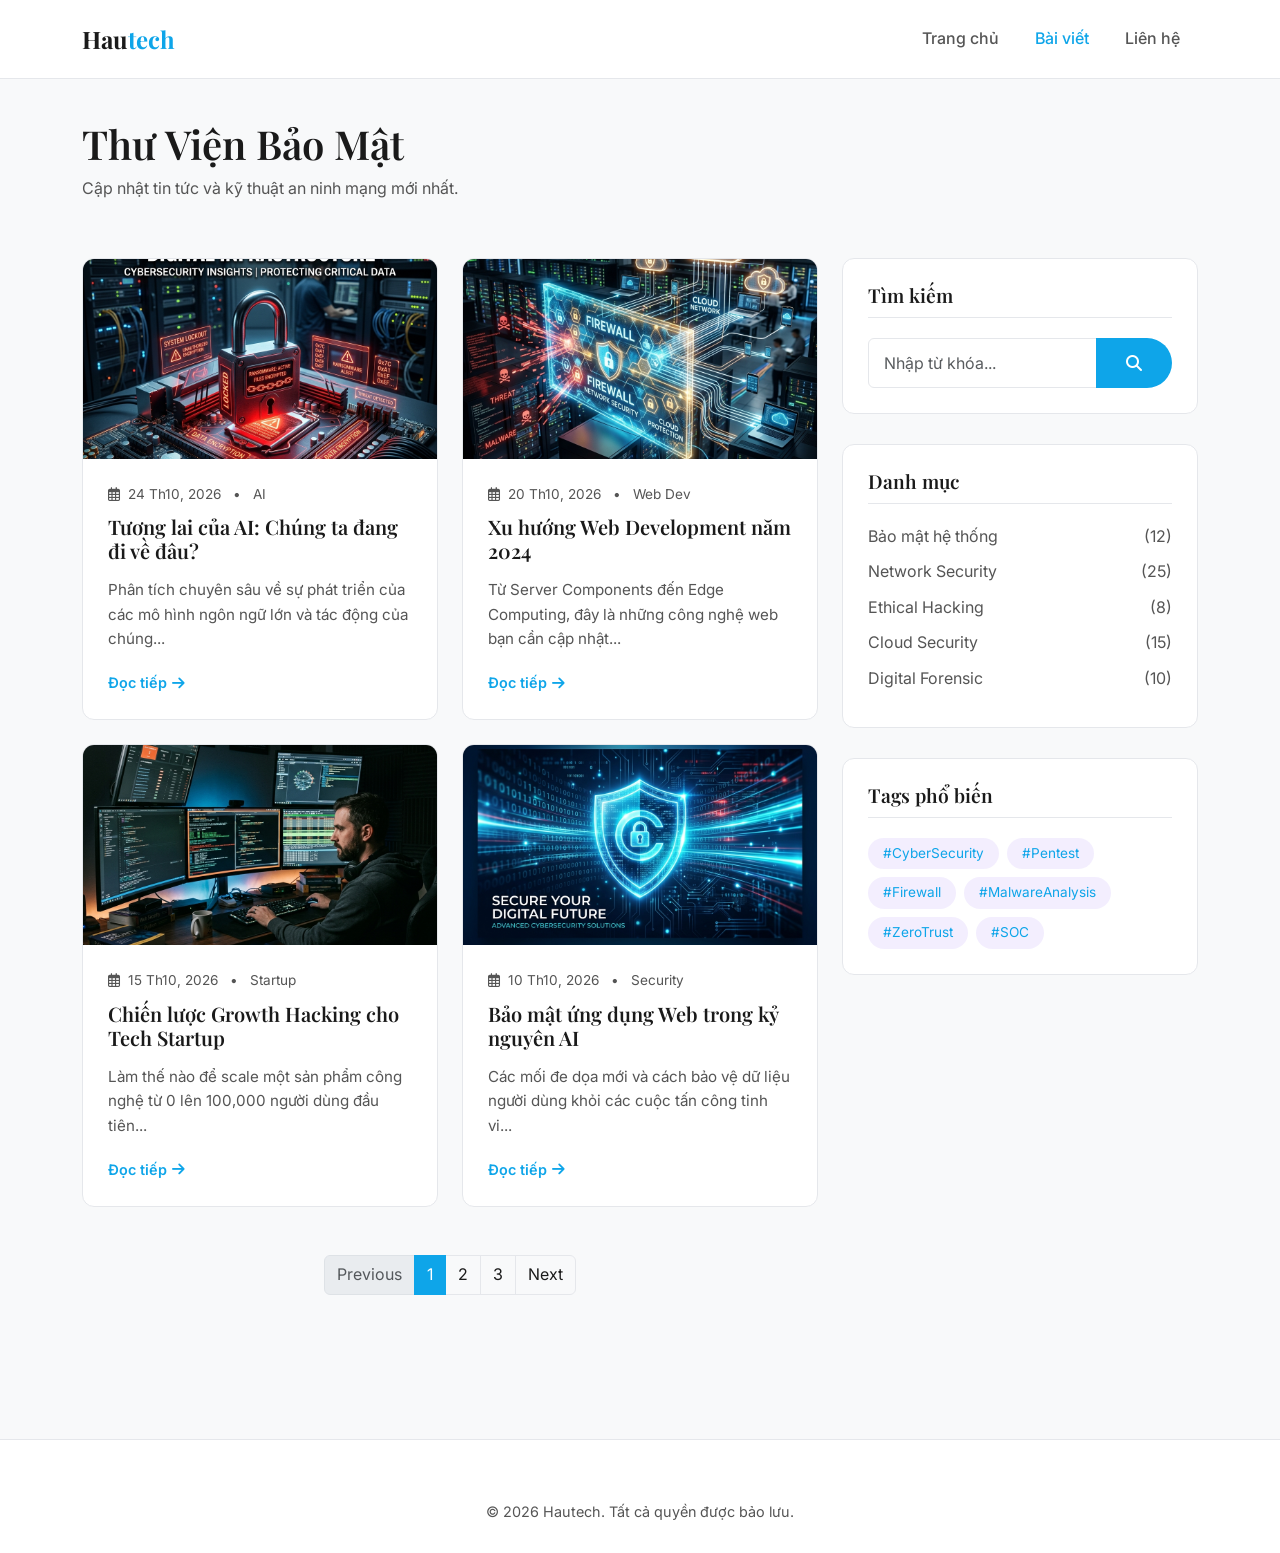
==== blog.html @ 4c94f42e "1111" ====
<!DOCTYPE html>
<html lang="vi">

<head>
    <meta charset="UTF-8">
    <meta name="viewport" content="width=device-width, initial-scale=1.0">
    <title>Bài Viết - Hautech</title>
    <meta name="description" content="Danh sách tất cả các bài viết về công nghệ, lập trình và AI từ Hautech.">

    <!-- Bootstrap 5 CSS -->
    <link href="https://cdn.jsdelivr.net/npm/bootstrap@5.3.0/dist/css/bootstrap.min.css" rel="stylesheet">
    <!-- FontAwesome -->
    <link rel="stylesheet" href="https://cdnjs.cloudflare.com/ajax/libs/font-awesome/6.4.0/css/all.min.css">
    <!-- AOS Animation -->
    <link href="https://unpkg.com/aos@2.3.1/dist/aos.css" rel="stylesheet">
    <!-- Custom CSS -->
    <link rel="stylesheet" href="css/style.css">
    <script src="https://cdn.pagesense.io/js/1portal438/5666e17cfe3a4a83b789338fb5883242.js"></script>
</head>

<body>

    <!-- Navigation -->
    <nav class="navbar navbar-expand-lg navbar-dark navbar-custom fixed-top">
        <div class="container">
            <a class="navbar-brand" href="index.html">Hau<span style="color: var(--accent-color)">tech</span></a>
            <button class="navbar-toggler" type="button" data-bs-toggle="collapse" data-bs-target="#navbarNav">
                <span class="navbar-toggler-icon"></span>
            </button>
            <div class="collapse navbar-collapse" id="navbarNav">
                <ul class="navbar-nav ms-auto">
                    <li class="nav-item">
                        <a class="nav-link" href="index.html">Trang chủ</a>
                    </li>
                    <li class="nav-item">
                        <a class="nav-link active" href="blog.html">Bài viết</a>
                    </li>
                    <li class="nav-item">
                        <a class="nav-link" href="contact.html">Liên hệ</a>
                    </li>
                </ul>
            </div>
        </div>
    </nav>

    <!-- Page Header -->
    <div class="container" style="padding-top: 120px; padding-bottom: 40px;">
        <h1 data-aos="fade-up">Thư Viện Bảo Mật</h1>
        <p style="color: var(--text-secondary)" data-aos="fade-up" data-aos-delay="100">Cập nhật tin tức và kỹ thuật an
            ninh mạng mới nhất.</p>
    </div>

    <!-- Blog Content -->
    <div class="container pb-5">
        <div class="row">
            <!-- Main Content (Grid) -->
            <div class="col-lg-8 mb-5 mb-lg-0">
                <div class="row g-4">
                    <!-- Post 1 -->
                    <div class="col-md-6" data-aos="fade-up">
                        <div class="post-card">
                            <img src="images/post-1.jpg" alt="AI Tương lai" class="post-card-img">
                            <div class="post-card-body">
                                <div class="post-meta">
                                    <span><i class="far fa-calendar-alt me-1"></i> 24 Th10, 2026</span>
                                    <span class="mx-2">•</span>
                                    <span>AI</span>
                                </div>
                                <h3 class="post-title"><a href="post-detail.html">Tương lai của AI: Chúng ta đang đi về
                                        đâu?</a></h3>
                                <p class="post-excerpt">Phân tích chuyên sâu về sự phát triển của các mô hình ngôn ngữ
                                    lớn và tác động của chúng...</p>
                                <a href="post-detail.html" class="read-more mt-auto"
                                    style="color: var(--accent-color)">Đọc tiếp <i class="fas fa-arrow-right"></i></a>
                            </div>
                        </div>
                    </div>

                    <!-- Post 2 -->
                    <div class="col-md-6" data-aos="fade-up" data-aos-delay="100">
                        <div class="post-card">
                            <img src="images/post-2.jpg" alt="Web Dev" class="post-card-img">
                            <div class="post-card-body">
                                <div class="post-meta">
                                    <span><i class="far fa-calendar-alt me-1"></i> 20 Th10, 2026</span>
                                    <span class="mx-2">•</span>
                                    <span>Web Dev</span>
                                </div>
                                <h3 class="post-title"><a href="#">Xu hướng Web Development năm 2024</a></h3>
                                <p class="post-excerpt">Từ Server Components đến Edge Computing, đây là những công nghệ
                                    web bạn cần cập nhật...</p>
                                <a href="#" class="read-more mt-auto" style="color: var(--accent-color)">Đọc tiếp <i
                                        class="fas fa-arrow-right"></i></a>
                            </div>
                        </div>
                    </div>

                    <!-- Post 3 -->
                    <div class="col-md-6" data-aos="fade-up">
                        <div class="post-card">
                            <img src="images/post-3.jpg" alt="Startup" class="post-card-img">
                            <div class="post-card-body">
                                <div class="post-meta">
                                    <span><i class="far fa-calendar-alt me-1"></i> 15 Th10, 2026</span>
                                    <span class="mx-2">•</span>
                                    <span>Startup</span>
                                </div>
                                <h3 class="post-title"><a href="#">Chiến lược Growth Hacking cho Tech Startup</a></h3>
                                <p class="post-excerpt">Làm thế nào để scale một sản phẩm công nghệ từ 0 lên 100,000
                                    người dùng đầu tiên...</p>
                                <a href="#" class="read-more mt-auto" style="color: var(--accent-color)">Đọc tiếp <i
                                        class="fas fa-arrow-right"></i></a>
                            </div>
                        </div>
                    </div>

                    <!-- Post 4 (Reusing images for demo) -->
                    <div class="col-md-6" data-aos="fade-up" data-aos-delay="100">
                        <div class="post-card">
                            <img src="images/hero-bg.jpg" alt="Cyber Security" class="post-card-img">
                            <div class="post-card-body">
                                <div class="post-meta">
                                    <span><i class="far fa-calendar-alt me-1"></i> 10 Th10, 2026</span>
                                    <span class="mx-2">•</span>
                                    <span>Security</span>
                                </div>
                                <h3 class="post-title"><a href="#">Bảo mật ứng dụng Web trong kỷ nguyên AI</a></h3>
                                <p class="post-excerpt">Các mối đe dọa mới và cách bảo vệ dữ liệu người dùng khỏi các
                                    cuộc tấn công tinh vi...</p>
                                <a href="#" class="read-more mt-auto" style="color: var(--accent-color)">Đọc tiếp <i
                                        class="fas fa-arrow-right"></i></a>
                            </div>
                        </div>
                    </div>
                </div>

                <!-- Pagination -->
                <nav class="mt-5" aria-label="Page navigation" data-aos="fade-up">
                    <ul class="pagination justify-content-center"
                        style="--bs-pagination-bg: transparent; --bs-pagination-border-color: var(--border-color); --bs-pagination-color: var(--text-primary); --bs-pagination-hover-bg: rgba(255,255,255,0.05); --bs-pagination-hover-color: var(--accent-color); --bs-pagination-active-bg: var(--accent-color); --bs-pagination-active-border-color: var(--accent-color);">
                        <li class="page-item disabled">
                            <a class="page-link" href="#" tabindex="-1" aria-disabled="true">Previous</a>
                        </li>
                        <li class="page-item active"><a class="page-link" href="#">1</a></li>
                        <li class="page-item"><a class="page-link" href="#">2</a></li>
                        <li class="page-item"><a class="page-link" href="#">3</a></li>
                        <li class="page-item">
                            <a class="page-link" href="#">Next</a>
                        </li>
                    </ul>
                </nav>
            </div>

            <!-- Sidebar -->
            <div class="col-lg-4" data-aos="fade-left">
                <!-- Search -->
                <div class="sidebar-widget">
                    <h3 class="widget-title">Tìm kiếm</h3>
                    <div class="input-group">
                        <input type="text" class="form-control" placeholder="Nhập từ khóa...">
                        <button class="btn btn-custom" type="button"><i class="fas fa-search"></i></button>
                    </div>
                </div>

                <!-- Categories -->
                <div class="sidebar-widget">
                    <h3 class="widget-title">Danh mục</h3>
                    <ul class="category-list">
                        <li><a href="#">Bảo mật hệ thống <span>(12)</span></a></li>
                        <li><a href="#">Network Security <span>(25)</span></a></li>
                        <li><a href="#">Ethical Hacking <span>(8)</span></a></li>
                        <li><a href="#">Cloud Security <span>(15)</span></a></li>
                        <li><a href="#">Digital Forensic <span>(10)</span></a></li>
                    </ul>
                </div>

                <!-- Popular Tags -->
                <div class="sidebar-widget">
                    <h3 class="widget-title">Tags phổ biến</h3>
                    <div class="d-flex flex-wrap gap-2">
                        <a href="#" class="tag-badge m-0">#CyberSecurity</a>
                        <a href="#" class="tag-badge m-0">#Pentest</a>
                        <a href="#" class="tag-badge m-0">#Firewall</a>
                        <a href="#" class="tag-badge m-0">#MalwareAnalysis</a>
                        <a href="#" class="tag-badge m-0">#ZeroTrust</a>
                        <a href="#" class="tag-badge m-0">#SOC</a>
                    </div>
                </div>
            </div>
        </div>
    </div>

    <!-- Footer -->
    <footer class="footer">
        <div class="container">
            <div class="copyright m-0" style="border: none; padding: 0;">
                &copy; 2026 Hautech. Tất cả quyền được bảo lưu.
            </div>
        </div>
    </footer>

    <!-- Bootstrap & Plugins JS -->
    <script src="https://cdn.jsdelivr.net/npm/bootstrap@5.3.0/dist/js/bootstrap.bundle.min.js"></script>
    <script src="https://unpkg.com/aos@2.3.1/dist/aos.js"></script>
    <script src="js/main.js"></script>
    <script>window.$zoho=window.$zoho || {};$zoho.salesiq=$zoho.salesiq||{ready:function(){}}</script><script id="zsiqscript" src="https://salesiq.zohopublic.com/widget?wc=siqfdf0fed7c1ba5e576fb7d922b1279618" defer></script>
   
</body>

</html>
---- css/style.css ----
@import url('https://fonts.googleapis.com/css2?family=Inter:wght@300;400;500;600;700&family=Playfair+Display:wght@500;600;700&display=swap');

:root {
    --bg-dark: #f8f9fa;
    --bg-card: #ffffff;
    --text-primary: #1a1a1a;
    --text-secondary: #555555;
    --accent-color: #0ea5e9; /* Cyber Blue */
    --accent-hover: #0284c7;
    --border-color: #e5e7eb;
}

body {
    font-family: 'Inter', sans-serif;
    background-color: var(--bg-dark);
    color: var(--text-primary);
    line-height: 1.6;
}

h1, h2, h3, h4, h5, h6 {
    font-family: 'Playfair Display', serif;
    color: var(--text-primary);
    font-weight: 600;
}

a {
    color: var(--accent-color);
    text-decoration: none;
    transition: color 0.3s ease;
}

a:hover {
    color: var(--accent-hover);
}

/* Custom Navbar */
.navbar-custom {
    background-color: rgba(255, 255, 255, 0.9) !important;
    backdrop-filter: blur(10px);
    border-bottom: 1px solid var(--border-color);
    padding: 15px 0;
}

.navbar-custom .navbar-brand {
    font-family: 'Playfair Display', serif;
    font-weight: 700;
    font-size: 1.5rem;
    color: var(--text-primary);
}

.navbar-custom .nav-link {
    color: var(--text-secondary);
    font-weight: 500;
    margin: 0 10px;
    transition: color 0.3s ease;
}

.navbar-custom .nav-link:hover,
.navbar-custom .nav-link.active {
    color: var(--accent-color);
}

.navbar-toggler {
    border-color: var(--border-color);
}

.navbar-toggler-icon {
    background-image: url("data:image/svg+xml,%3csvg xmlns='http://www.w3.org/2000/svg' viewBox='0 0 30 30'%3e%3cpath stroke='rgba%280, 0, 0, 0.5%29' stroke-linecap='round' stroke-miterlimit='10' stroke-width='2' d='M4 7h22M4 15h22M4 23h22'/%3e%3c/svg%3e");
}

/* Hero Section */
.hero-section {
    position: relative;
    padding: 120px 0 100px;
    background: url('../images/hero-bg.jpg') center/cover no-repeat;
    display: flex;
    align-items: center;
    min-height: 80vh;
}

.hero-overlay {
    position: absolute;
    top: 0;
    left: 0;
    width: 100%;
    height: 100%;
    background: linear-gradient(to right, rgba(255, 255, 255, 0.8), rgba(255, 255, 255, 0.4));
    z-index: 1;
}

.hero-content {
    position: relative;
    z-index: 2;
}

.hero-content h1 {
    font-size: 3.5rem;
    margin-bottom: 20px;
    background: -webkit-linear-gradient(45deg, #1a1a1a, var(--accent-color));
    -webkit-background-clip: text;
    -webkit-text-fill-color: transparent;
}

.hero-content p {
    font-size: 1.2rem;
    color: var(--text-secondary);
    margin-bottom: 30px;
}

.btn-custom {
    background-color: var(--accent-color);
    color: white;
    padding: 12px 30px;
    border-radius: 30px;
    font-weight: 500;
    border: none;
    transition: all 0.3s ease;
}

.btn-custom:hover {
    background-color: var(--accent-hover);
    color: white;
    transform: translateY(-2px);
    box-shadow: 0 5px 15px rgba(139, 92, 246, 0.4);
}

.btn-outline-custom {
    background-color: transparent;
    color: var(--text-primary);
    padding: 12px 30px;
    border-radius: 30px;
    font-weight: 500;
    border: 2px solid var(--border-color);
    transition: all 0.3s ease;
}

.btn-outline-custom:hover {
    border-color: var(--accent-color);
    color: var(--accent-color);
}

/* Post Cards */
.post-card {
    background-color: var(--bg-card);
    border-radius: 12px;
    overflow: hidden;
    border: 1px solid var(--border-color);
    transition: transform 0.3s ease, box-shadow 0.3s ease;
    height: 100%;
    display: flex;
    flex-direction: column;
}

.post-card:hover {
    transform: translateY(-10px);
    box-shadow: 0 15px 30px rgba(0, 0, 0, 0.1);
    border-color: var(--accent-color);
}

.post-card-img {
    height: 200px;
    object-fit: cover;
    width: 100%;
}

.post-card-body {
    padding: 25px;
    flex-grow: 1;
    display: flex;
    flex-direction: column;
}

.post-meta {
    font-size: 0.85rem;
    color: var(--text-secondary);
    margin-bottom: 10px;
}

.post-title {
    font-size: 1.25rem;
    margin-bottom: 15px;
}

.post-title a {
    color: var(--text-primary);
}

.post-title a:hover {
    color: var(--accent-color);
}

.post-excerpt {
    color: var(--text-secondary);
    font-size: 0.95rem;
    margin-bottom: 20px;
    flex-grow: 1;
}

.read-more {
    font-weight: 600;
    font-size: 0.9rem;
    display: flex;
    align-items: center;
}

.read-more i {
    margin-left: 5px;
    transition: margin-left 0.3s ease;
}

.read-more:hover i {
    margin-left: 10px;
}

/* Post Detail */
.post-header {
    padding: 100px 0 50px;
    text-align: center;
}

.post-header-meta {
    color: var(--text-secondary);
    margin-bottom: 20px;
}

.post-featured-image {
    width: 100%;
    max-height: 500px;
    object-fit: cover;
    border-radius: 12px;
    margin-bottom: 40px;
}

.post-content {
    font-size: 1.1rem;
    color: #444444;
}

.post-content h2 {
    margin-top: 40px;
    margin-bottom: 20px;
}

.post-content p {
    margin-bottom: 20px;
}

.post-tags {
    margin-top: 40px;
    padding-top: 20px;
    border-top: 1px solid var(--border-color);
}

.tag-badge {
    background-color: rgba(139, 92, 246, 0.1);
    color: var(--accent-color);
    padding: 5px 15px;
    border-radius: 20px;
    font-size: 0.85rem;
    margin-right: 10px;
    display: inline-block;
    transition: all 0.3s ease;
}

.tag-badge:hover {
    background-color: var(--accent-color);
    color: white;
}

/* Sidebar */
.sidebar-widget {
    background-color: var(--bg-card);
    padding: 25px;
    border-radius: 12px;
    border: 1px solid var(--border-color);
    margin-bottom: 30px;
}

.widget-title {
    font-size: 1.2rem;
    margin-bottom: 20px;
    padding-bottom: 10px;
    border-bottom: 1px solid var(--border-color);
}

.category-list {
    list-style: none;
    padding: 0;
    margin: 0;
}

.category-list li {
    margin-bottom: 10px;
}

.category-list a {
    color: var(--text-secondary);
    display: flex;
    justify-content: space-between;
}

.category-list a:hover {
    color: var(--accent-color);
}

/* Contact Form */
.form-control {
    background-color: #ffffff;
    border: 1px solid var(--border-color);
    color: var(--text-primary);
    padding: 12px 15px;
}

.form-control:focus {
    background-color: #ffffff;
    border-color: var(--accent-color);
    color: var(--text-primary);
    box-shadow: 0 0 0 0.25rem rgba(99, 102, 241, 0.1);
}

/* Footer */
.footer {
    background-color: var(--bg-card);
    border-top: 1px solid var(--border-color);
    padding: 60px 0 30px;
    margin-top: 80px;
}

.footer-logo {
    font-family: 'Playfair Display', serif;
    font-weight: 700;
    font-size: 1.5rem;
    color: var(--text-primary);
    margin-bottom: 20px;
    display: inline-block;
}

.footer-text {
    color: var(--text-secondary);
    margin-bottom: 20px;
}

.social-links a {
    display: inline-flex;
    align-items: center;
    justify-content: center;
    width: 40px;
    height: 40px;
    border-radius: 50%;
    background-color: #f1f5f9;
    color: var(--text-secondary);
    margin-right: 10px;
    transition: all 0.3s ease;
}

.social-links a:hover {
    background-color: var(--accent-color);
    color: white;
}

.footer-links {
    list-style: none;
    padding: 0;
}

.footer-links li {
    margin-bottom: 10px;
}

.footer-links a {
    color: var(--text-secondary);
}

.footer-links a:hover {
    color: var(--accent-color);
}

.copyright {
    border-top: 1px solid var(--border-color);
    padding-top: 20px;
    margin-top: 40px;
    text-align: center;
    color: var(--text-secondary);
    font-size: 0.9rem;
}

/* Custom Scrollbar */
::-webkit-scrollbar {
    width: 10px;
}

::-webkit-scrollbar-track {
    background: var(--bg-dark);
}

::-webkit-scrollbar-thumb {
    background: #cbd5e1;
    border-radius: 5px;
}

::-webkit-scrollbar-thumb:hover {
    background: var(--accent-color);
}
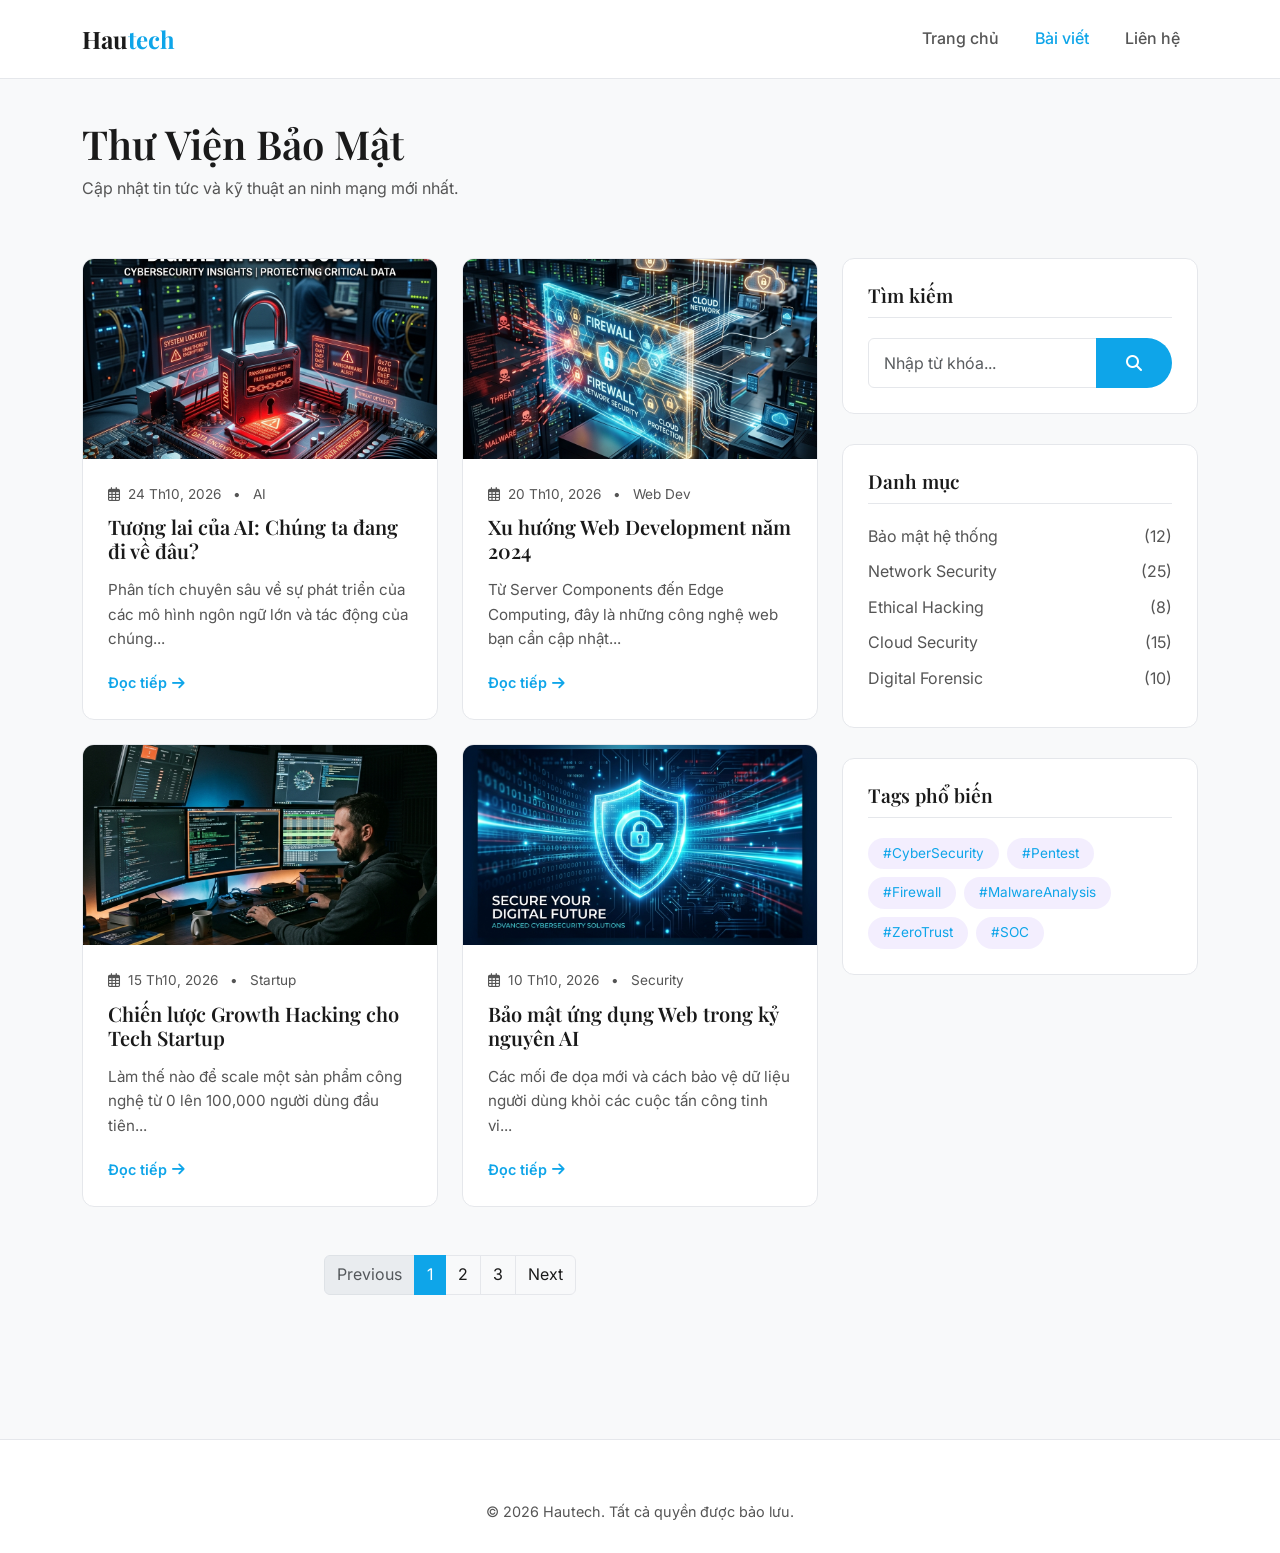
==== commit d7c6d046: "1" ====
--- a/blog.html
+++ b/blog.html
@@ -203,7 +203,7 @@
     <script src="https://cdn.jsdelivr.net/npm/bootstrap@5.3.0/dist/js/bootstrap.bundle.min.js"></script>
     <script src="https://unpkg.com/aos@2.3.1/dist/aos.js"></script>
     <script src="js/main.js"></script>
-    <script>window.$zoho=window.$zoho || {};$zoho.salesiq=$zoho.salesiq||{ready:function(){}}</script><script id="zsiqscript" src="https://salesiq.zohopublic.com/widget?wc=siqfdf0fed7c1ba5e576fb7d922b1279618" defer></script>
+    <script>window.$zoho=window.$zoho || {};$zoho.salesiq=$zoho.salesiq||{ready:function(){}}</script><script id="zsiqscript" src="https://salesiq.zohopublic.com/widget?wc=siq3ad0842fdba1f19a0d55e87348f396fb" defer></script>
    
 </body>
 
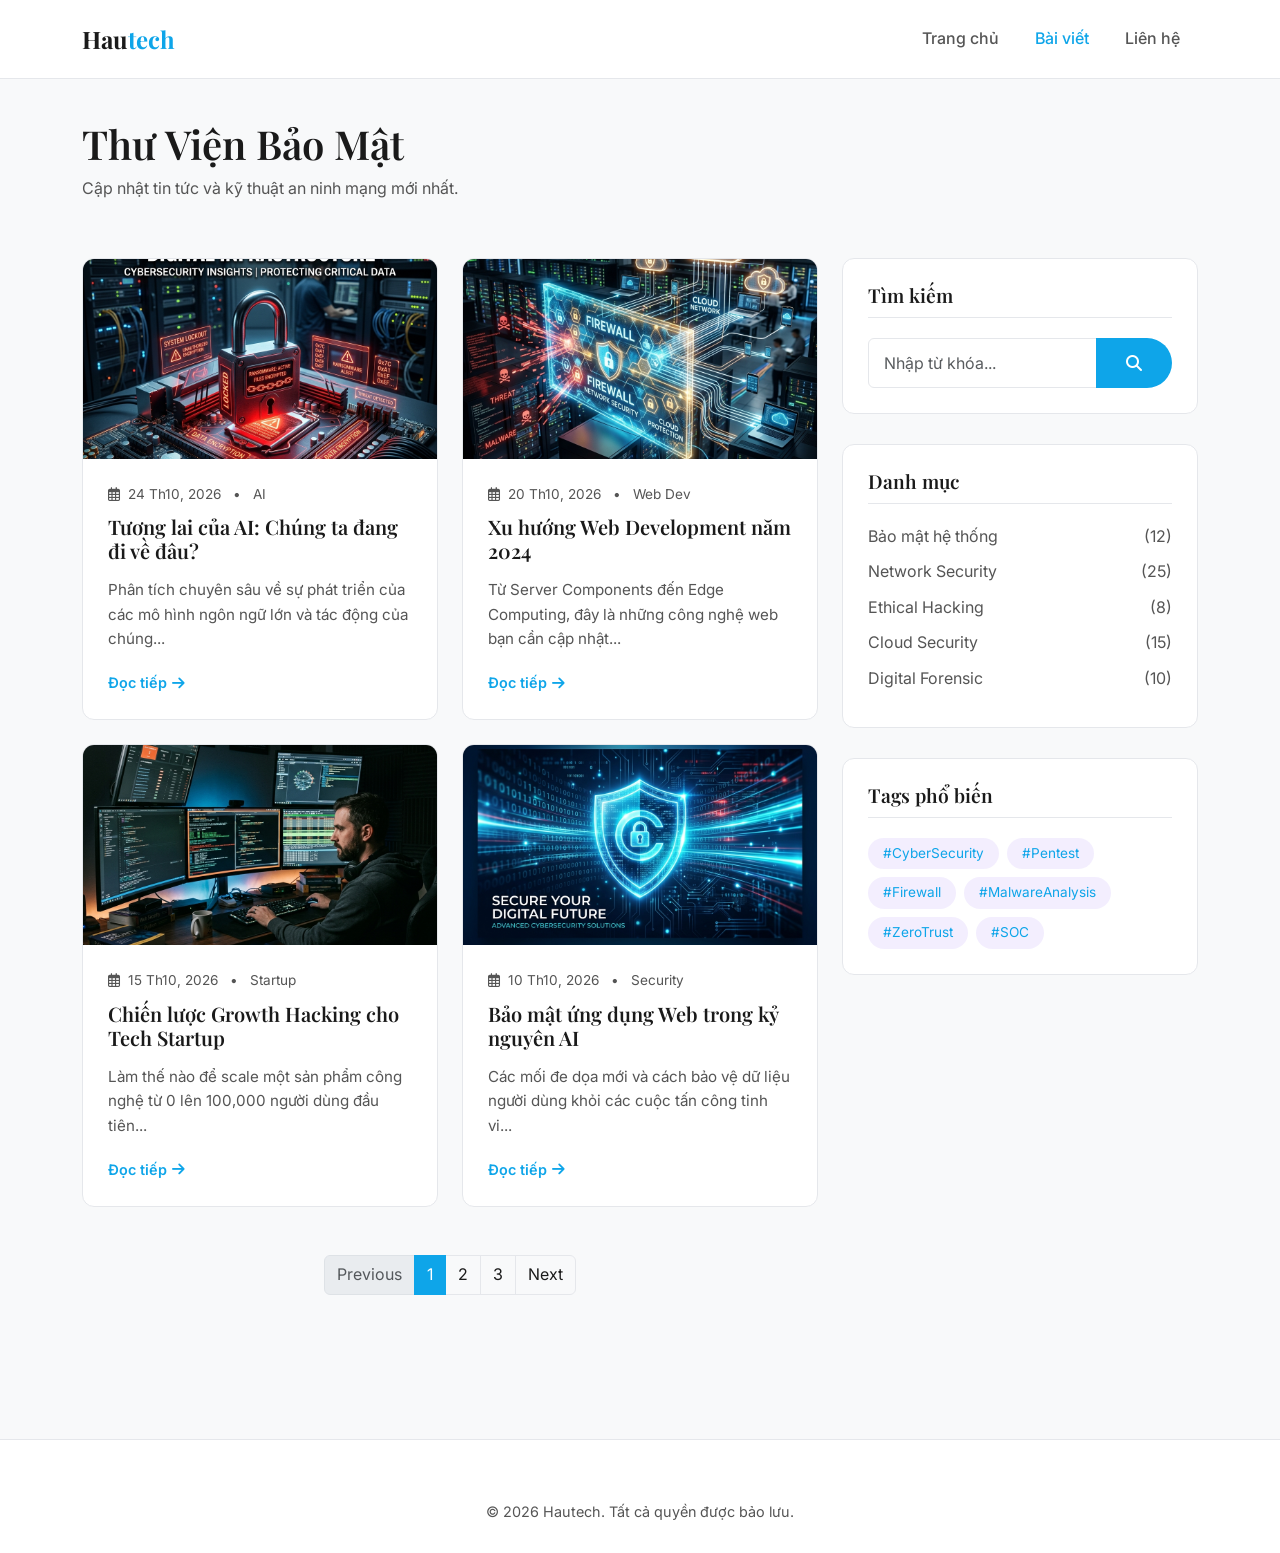
==== commit 715d060b: "111111" ====
--- a/blog.html
+++ b/blog.html
@@ -203,8 +203,7 @@
     <script src="https://cdn.jsdelivr.net/npm/bootstrap@5.3.0/dist/js/bootstrap.bundle.min.js"></script>
     <script src="https://unpkg.com/aos@2.3.1/dist/aos.js"></script>
     <script src="js/main.js"></script>
-    <script>window.$zoho=window.$zoho || {};$zoho.salesiq=$zoho.salesiq||{ready:function(){}}</script><script id="zsiqscript" src="https://salesiq.zohopublic.com/widget?wc=siq3ad0842fdba1f19a0d55e87348f396fb" defer></script>
-   
+<script>window.$zoho=window.$zoho || {};$zoho.salesiq=$zoho.salesiq||{ready:function(){}}</script><script id="zsiqscript" src="https://salesiq.zohopublic.com/widget?wc=siq3ad0842fdba1f19a0d55e87348f396fb" defer></script>   
 </body>
 
 </html>
